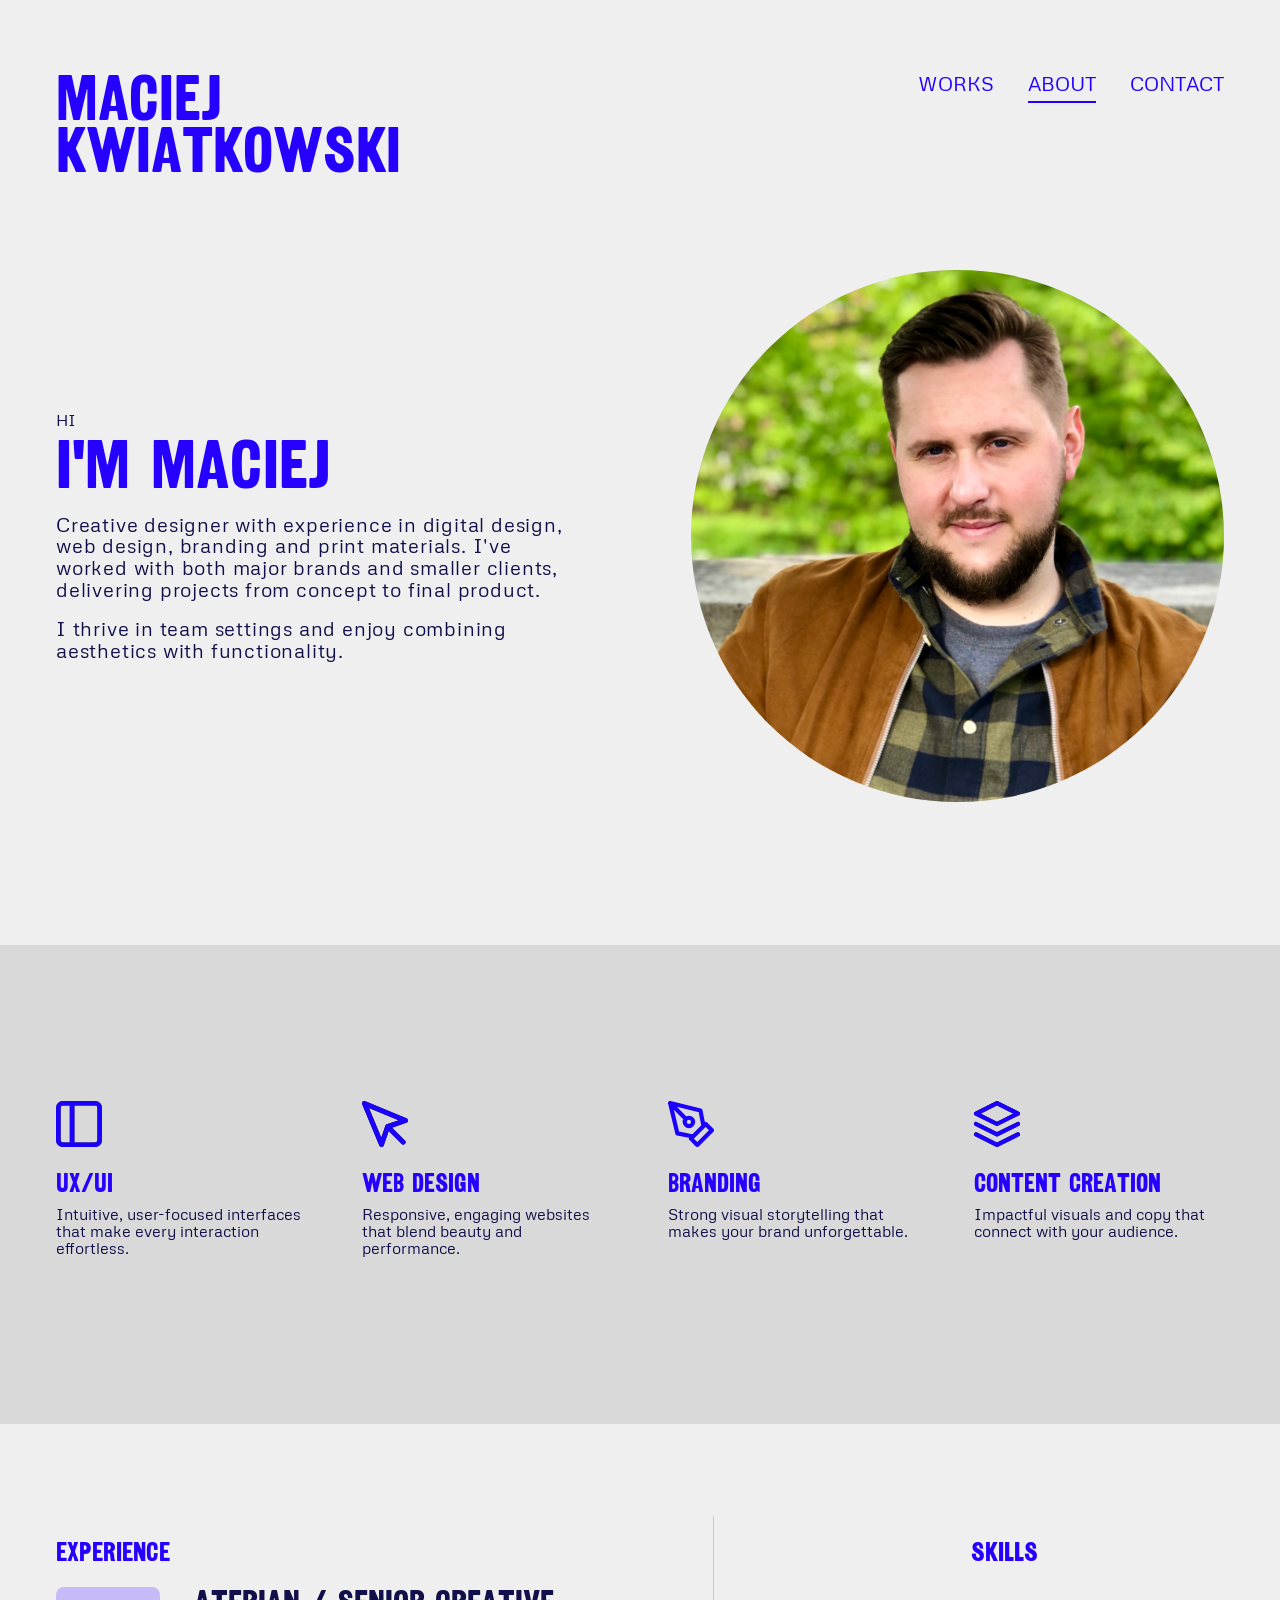
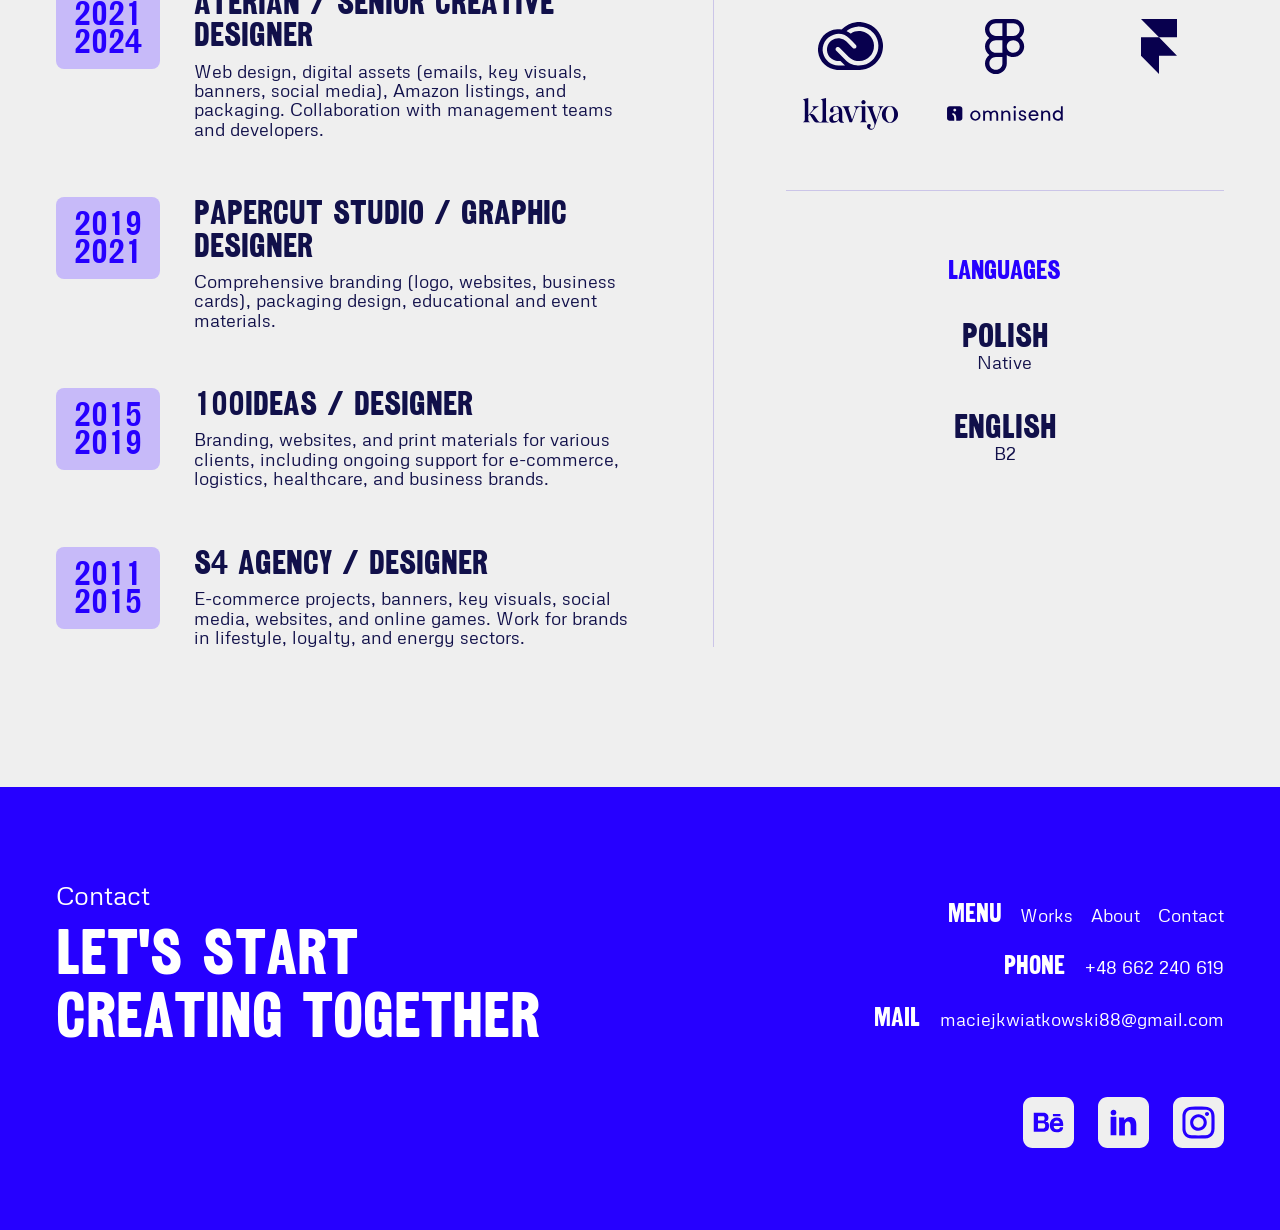
==== about.html @ 543103b4 "Add files via upload" ====
<!doctype html>
<html lang="en">
  <head>
    <meta charset="utf-8">
    <meta name="viewport" content="width=device-width, initial-scale=1">
    <title>About - Maciej Kwiatkowski</title>
    <meta name="description" content="Bio, experience, skills and languages of designer Maciej Kwiatkowski.">
    <link rel="stylesheet" href="styles.css">
  </head>
  <body data-page="about">
    <header class="site-header wrap">
      <a class="logo" href="index.html">Maciej<br>Kwiatkowski</a>
      <nav class="nav" aria-label="Main navigation">
        <a href="works.html" data-nav="works">Works</a>
        <a href="about.html" data-nav="about">About</a>
        <a href="#contact">Contact</a>
      </nav>
    </header>

    <main>
      <section class="about-hero wrap reveal">
        <div>
          <p class="eyebrow">HI</p>
          <h1 class="title">I'm Maciej</h1>
          <p class="copy">Creative designer with experience in digital design, web design, branding and print materials. I've worked with both major brands and smaller clients, delivering projects from concept to final product.</p>
          <p class="copy">I thrive in team settings and enjoy combining aesthetics with functionality.</p>
        </div>
        <div class="portrait is-round"><img src="assets/images/maciej.jpg" alt="Maciej Kwiatkowski"></div>
      </section>

      <section class="band">
        <div class="services wrap reveal fade-icons">
          <article class="service"><img src="assets/icons/ux.svg" alt=""><h2 class="card-title">UX/UI</h2><p class="small-copy">Intuitive, user-focused interfaces that make every interaction effortless.</p></article>
          <article class="service"><img src="assets/icons/web.svg" alt=""><h2 class="card-title">Web Design</h2><p class="small-copy">Responsive, engaging websites that blend beauty and performance.</p></article>
          <article class="service"><img src="assets/icons/branding.svg" alt=""><h2 class="card-title">Branding</h2><p class="small-copy">Strong visual storytelling that makes your brand unforgettable.</p></article>
          <article class="service"><img src="assets/icons/content.svg" alt=""><h2 class="card-title">Content Creation</h2><p class="small-copy">Impactful visuals and copy that connect with your audience.</p></article>
        </div>
      </section>

      <section class="resume wrap reveal">
        <div>
          <h2 class="mini-heading">Experience</h2>
          <div class="timeline">
            <article class="job"><div class="years">2021<br>2024</div><div><h3 class="job-title">Aterian / Senior Creative Designer</h3><p>Web design, digital assets (emails, key visuals, banners, social media), Amazon listings, and packaging. Collaboration with management teams and developers.</p></div></article>
            <article class="job"><div class="years">2019<br>2021</div><div><h3 class="job-title">Papercut Studio / Graphic Designer</h3><p>Comprehensive branding (logo, websites, business cards), packaging design, educational and event materials.</p></div></article>
            <article class="job"><div class="years">2015<br>2019</div><div><h3 class="job-title">100Ideas / Designer</h3><p>Branding, websites, and print materials for various clients, including ongoing support for e-commerce, logistics, healthcare, and business brands.</p></div></article>
            <article class="job"><div class="years">2011<br>2015</div><div><h3 class="job-title">S4 Agency / Designer</h3><p>E-commerce projects, banners, key visuals, social media, websites, and online games. Work for brands in lifestyle, loyalty, and energy sectors.</p></div></article>
          </div>
        </div>
        <div class="rule" aria-hidden="true"></div>
        <aside class="side-panel">
          <h2 class="mini-heading">Skills</h2>
          <div class="tool-icons fade-icons">
            <img src="assets/icons/adobe.svg" alt="Adobe">
            <img src="assets/icons/figma.svg" alt="Figma">
            <img src="assets/icons/framer.svg" alt="Framer">
            <img src="assets/icons/klaviyo.svg" alt="Klaviyo">
            <img src="assets/icons/omnisend.svg" alt="Omnisend">
          </div>
          <div class="thin-line"></div>
          <h2 class="mini-heading">Languages</h2>
          <p class="language"><strong>Polish</strong>Native</p>
          <p class="language"><strong>English</strong>B2</p>
        </aside>
      </section>
    </main>

    <footer class="site-footer" id="contact">
      <div class="footer-grid wrap">
        <div><p class="footer-kicker">Contact</p><h2 class="footer-title">Let's start<br>creating together</h2></div>
        <div class="footer-info">
          <div class="footer-nav"><strong>Menu</strong><a href="works.html">Works</a><a href="about.html">About</a><a href="#contact">Contact</a></div>
          <div class="info-row"><strong>Phone</strong><span>+48 662 240 619</span></div>
          <div class="info-row"><strong>Mail</strong><span>maciejkwiatkowski88@gmail.com</span></div>
          <div class="socials"><a href="https://www.behance.net/maciekkwia7984" target="_blank" rel="noopener"><img src="assets/icons/be.svg" alt="Behance"></a><a href="https://www.linkedin.com/in/maciej-kwiatkowski-a457972b5/" target="_blank" rel="noopener"><img src="assets/icons/in.svg" alt="LinkedIn"></a><a href="https://www.instagram.com/rysunkowykoles/" target="_blank" rel="noopener"><img src="assets/icons/ig.svg" alt="Instagram"></a></div>
        </div>
      </div>
    </footer>
    <script src="script.js"></script>
  </body>
</html>
---- styles.css ----
@font-face {
  font-family: "Railroad";
  src: url("assets/fonts/RailroadGothicCC.ttf") format("truetype");
  font-display: swap;
}

@font-face {
  font-family: "Metrophobic";
  src: url("assets/fonts/Metrophobic-Regular.ttf") format("truetype");
  font-display: swap;
}

:root {
  --blue: #2600ff;
  --ink: #11104a;
  --muted: #57508a;
  --paper: #efefef;
  --panel: #d9d9d9;
  --lavender: #c7baf9;
  --white: #ffffff;
  --radius: 28px;
  --wrap: 1280px;
}

* {
  box-sizing: border-box;
}

html {
  scroll-behavior: smooth;
}

body {
  margin: 0;
  background: var(--paper);
  color: var(--ink);
  font-family: "Metrophobic", Arial, sans-serif;
  font-size: 18px;
  line-height: 1.15;
}

img {
  display: block;
  max-width: 100%;
}

a {
  color: inherit;
  text-decoration: none;
}

.wrap {
  width: min(calc(100% - 112px), var(--wrap));
  margin: 0 auto;
}

.site-header {
  display: flex;
  align-items: flex-start;
  justify-content: space-between;
  gap: 32px;
  padding: 72px 0 34px;
}

.logo {
  color: var(--blue);
  font-family: "Railroad", Impact, sans-serif;
  font-size: clamp(44px, 5vw, 68px);
  line-height: .82;
  text-transform: uppercase;
}

.nav {
  display: flex;
  gap: 34px;
  align-items: center;
  color: var(--blue);
  font-size: 20px;
  text-transform: uppercase;
}

.nav a {
  position: relative;
}

.nav a::after {
  content: "";
  position: absolute;
  left: 0;
  right: 0;
  bottom: -8px;
  height: 2px;
  background: currentColor;
  transform: scaleX(0);
  transform-origin: left;
  transition: transform .2s ease;
}

.nav a:hover::after,
.nav a[aria-current="page"]::after {
  transform: scaleX(1);
}

.hero {
  display: grid;
  grid-template-columns: minmax(280px, 410px) minmax(360px, 520px) minmax(140px, 190px);
  gap: clamp(36px, 5vw, 84px);
  align-items: center;
  min-height: 590px;
}

.eyebrow {
  color: var(--ink);
  font-size: 16px;
  margin: 0 0 6px;
}

.title {
  margin: 0;
  color: var(--blue);
  font-family: "Railroad", Impact, sans-serif;
  font-size: clamp(42px, 5.4vw, 78px);
  line-height: .88;
  text-transform: uppercase;
}

.copy {
  color: var(--ink);
  font-size: clamp(18px, 1.7vw, 24px);
  line-height: 1.08;
  letter-spacing: .04em;
  margin: 18px 0 0;
}

.hero-home .copy,
.about-hero .copy {
  font-size: 20px;
}

.button {
  display: inline-flex;
  align-items: center;
  justify-content: center;
  min-width: 148px;
  min-height: 42px;
  padding: 8px 26px;
  border: 3px solid var(--blue);
  border-radius: 999px;
  color: var(--blue);
  background: transparent;
  font-family: "Railroad", Impact, sans-serif;
  font-size: 20px;
  line-height: 1;
  text-transform: uppercase;
  transition: background .18s ease, color .18s ease, box-shadow .18s ease;
}

.button:hover {
  background: var(--blue);
  color: var(--white);
  box-shadow: 0 0 0 3px rgba(38, 0, 255, .12);
}

.hero .button {
  margin-top: 42px;
}

.portrait {
  aspect-ratio: 1 / 1.35;
  border-radius: 0 0 50% 50% / 0 0 30% 30%;
  overflow: hidden;
}

.portrait.is-round {
  aspect-ratio: 1;
  border-radius: 50%;
}

.portrait img {
  width: 100%;
  height: 100%;
  object-fit: cover;
}

.hero-home {
  align-items: start;
}

.hero-home .portrait {
  width: min(44vw, 600px);
  height: 690px;
  align-self: start;
  margin-top: -128px;
}

.hero-home .portrait img {
  object-position: center top;
}

.hero-home .portrait img {
  filter: none;
}

.skills-stack {
  justify-self: end;
  color: var(--blue);
  text-align: center;
}

.mini-heading,
.section-title,
.card-title,
.job-title,
.project-title,
.project-heading {
  color: var(--blue);
  font-family: "Railroad", Impact, sans-serif;
  line-height: .95;
  text-transform: uppercase;
}

.skills-stack .mini-heading {
  font-size: 24px;
  margin-bottom: 26px;
}

.tool-icons {
  display: grid;
  gap: 24px;
  justify-items: center;
}

.tool-icons img {
  max-height: 55px;
  max-width: 116px;
}

.services {
  display: grid;
  grid-template-columns: repeat(4, 1fr);
  gap: 56px;
  padding: 60px 0 72px;
}

.service img {
  height: 46px;
  width: 46px;
  margin-bottom: 24px;
}

.card-title {
  margin: 0 0 10px;
  font-size: 26px;
}

.small-copy {
  margin: 0;
  color: var(--ink);
  font-size: 16px;
  line-height: 1.06;
}

.band {
  background: var(--panel);
  margin-top: 84px;
  padding: 96px 0;
}

.section-title {
  margin: 0 0 48px;
  text-align: center;
  font-size: clamp(44px, 5vw, 68px);
}

.project-grid {
  display: grid;
  grid-template-columns: repeat(2, 1fr);
  gap: 36px;
}

.project-card.featured,
.project-card.wide {
  grid-column: 1 / -1;
}

.project-card {
  display: grid;
  gap: 18px;
}

.project-media {
  display: block;
  overflow: hidden;
  border-radius: var(--radius);
  background: #d7d7d7;
}

.project-media img {
  width: 100%;
  aspect-ratio: 1.74 / 1;
  object-fit: cover;
  transition: transform .35s ease;
}

.project-card:hover .project-media img {
  transform: scale(1.025);
}

.project-meta {
  display: grid;
  grid-template-columns: 1fr auto;
  gap: 20px;
  align-items: end;
}

.project-kicker {
  margin: 0 0 6px;
  color: var(--muted);
  font-size: 14px;
}

.project-title {
  margin: 0;
  font-size: clamp(30px, 3.2vw, 46px);
}

.manifesto {
  padding: 100px 0 150px;
  text-align: center;
}

.manifesto p {
  margin: 0 0 16px;
  font-size: clamp(22px, 2vw, 32px);
}

.manifesto h2 {
  max-width: 960px;
  margin: 0 auto;
  color: var(--blue);
  font-family: "Railroad", Impact, sans-serif;
  font-size: clamp(46px, 5.6vw, 82px);
  line-height: .95;
  text-transform: uppercase;
}

.site-footer {
  background: var(--blue);
  color: var(--white);
  padding: 94px 0 82px;
}

.footer-grid {
  display: grid;
  grid-template-columns: 1.2fr 1fr;
  gap: 48px;
  align-items: start;
}

.footer-kicker {
  margin: 0 0 10px;
  font-size: 26px;
}

.footer-title {
  margin: 0;
  font-family: "Railroad", Impact, sans-serif;
  font-size: clamp(46px, 5vw, 74px);
  line-height: .98;
  text-transform: uppercase;
}

.footer-info {
  display: grid;
  gap: 22px;
  justify-content: end;
  text-align: right;
  padding-top: 18px;
}

.info-row {
  display: flex;
  justify-content: flex-end;
  gap: 20px;
  align-items: baseline;
}

.info-row strong {
  font-family: "Railroad", Impact, sans-serif;
  font-size: 26px;
  text-transform: uppercase;
}

.footer-nav {
  display: flex;
  gap: 18px;
  justify-content: flex-end;
  align-items: baseline;
}

.footer-nav strong {
  font-family: "Railroad", Impact, sans-serif;
  font-size: 26px;
}

.footer-nav a {
  position: relative;
  padding-left: 0;
}

.footer-nav a::after {
  content: "";
  position: absolute;
  left: 0;
  right: 0;
  bottom: -7px;
  height: 2px;
  background: currentColor;
  transform: scaleX(0);
  transform-origin: left;
  transition: transform .2s ease;
}

.footer-nav a:hover::after,
.footer-nav a:focus-visible::after {
  transform: scaleX(1);
}

.socials {
  display: flex;
  justify-content: flex-end;
  gap: 24px;
  margin-top: 42px;
}

.socials img {
  width: 51px;
  height: 51px;
  transition: transform .24s ease, filter .24s ease;
}

.socials a:hover img,
.socials a:focus-visible img {
  transform: scale(1.08) rotate(-3deg);
  filter: drop-shadow(0 8px 0 rgba(17, 16, 74, .24));
}

.page-hero {
  padding: 74px 0 42px;
}

.about-hero {
  display: grid;
  grid-template-columns: minmax(420px, 560px) minmax(420px, 620px);
  gap: clamp(56px, 8vw, 130px);
  align-items: center;
  min-height: 650px;
}

.about-hero .copy {
  max-width: 540px;
}

.resume {
  display: grid;
  grid-template-columns: 1.2fr 1px .9fr;
  gap: 72px;
  padding: 92px 0 140px;
}

.rule {
  background: #cbc5e8;
}

.timeline {
  display: grid;
  gap: 58px;
}

.job {
  display: grid;
  grid-template-columns: 104px 1fr;
  gap: 34px;
  align-items: start;
}

.years {
  display: grid;
  place-items: center;
  min-height: 82px;
  border-radius: 8px;
  background: var(--lavender);
  color: var(--blue);
  font-family: "Railroad", Impact, sans-serif;
  font-size: 34px;
  line-height: .82;
}

.job-title {
  margin: 0 0 10px;
  color: var(--ink);
  font-size: 34px;
}

.job p {
  margin: 0;
  font-size: 18px;
  line-height: 1.08;
}

.side-panel {
  text-align: center;
}

.side-panel .tool-icons {
  grid-template-columns: repeat(3, 1fr);
  align-items: center;
  margin: 54px 0 60px;
}

.side-panel .tool-icons img {
  margin: auto;
}

.thin-line {
  height: 1px;
  background: #cbc5e8;
  margin: 0 0 66px;
}

.language {
  margin-top: 38px;
}

.language strong {
  display: block;
  font-family: "Railroad", Impact, sans-serif;
  font-size: 34px;
  line-height: .95;
  text-transform: uppercase;
}

.project-hero {
  padding-top: 54px;
}

.case-cover {
  position: relative;
  overflow: hidden;
  border-radius: var(--radius);
}

.case-cover img {
  width: 100%;
  aspect-ratio: 1.74 / 1;
  object-fit: cover;
}

.case-meta {
  display: flex;
  justify-content: space-between;
  gap: 24px;
  color: var(--blue);
  font-family: "Railroad", Impact, sans-serif;
  font-size: 22px;
  text-transform: uppercase;
  margin-top: 18px;
}

.case-meta small {
  display: block;
  color: var(--muted);
  font-family: "Metrophobic", Arial, sans-serif;
  font-size: 13px;
  text-transform: none;
}

.case-intro {
  max-width: 900px;
  margin: 56px auto 72px;
  text-align: center;
}

.case-intro .project-heading {
  margin: 0 0 24px;
  font-size: clamp(36px, 4.2vw, 58px);
}

.case-intro p {
  margin: 0;
  font-size: 18px;
  line-height: 1.2;
}

.case-section {
  padding: 34px 0;
}

.case-section.center {
  text-align: center;
}

.case-section .project-heading {
  margin: 0 0 24px;
  text-align: center;
  font-size: clamp(36px, 4vw, 54px);
}

.case-images {
  display: grid;
  grid-template-columns: repeat(2, 1fr);
  gap: 28px;
}

.case-images.single {
  grid-template-columns: 1fr;
}

.case-images img,
.image-panel {
  width: 100%;
  border-radius: 18px;
  background: var(--lavender);
}

.process {
  display: flex;
  justify-content: center;
  gap: 18px;
  flex-wrap: wrap;
  margin-top: 28px;
}

.process span {
  padding: 10px 22px;
  background: #dad8e4;
  color: var(--muted);
  font-size: 14px;
}

.key-points {
  display: grid;
  grid-template-columns: repeat(3, 1fr);
  gap: 42px;
  margin: 48px auto;
  max-width: 860px;
  text-align: center;
}

.key-points img {
  height: 52px;
  margin: 0 auto 18px;
  width: auto;
}

.other-projects {
  padding: 72px 0 96px;
}

.other-projects .project-grid {
  grid-template-columns: repeat(3, 1fr);
}

.other-projects .button {
  margin: 36px auto 0;
}

.center-button {
  display: flex;
  justify-content: center;
}

.reveal {
  opacity: 0;
  transform: translateY(18px);
  transition: opacity .45s ease, transform .45s ease;
}

.reveal.is-visible {
  opacity: 1;
  transform: translateY(0);
}

.project-image-reveal {
  opacity: 0;
  transform: translateY(34px);
  transition: opacity .8s ease, transform .8s ease;
  transition-delay: .3s;
}

.project-image-reveal.is-visible {
  opacity: 1;
  transform: translateY(0);
}

.stagger > * {
  opacity: 0;
  transform: translateY(28px);
  transition: opacity .62s ease, transform .62s ease;
}

.stagger.is-visible > * {
  opacity: 1;
  transform: translateY(0);
}

.stagger.is-visible > *:nth-child(2) {
  transition-delay: .22s;
}

.stagger.is-visible > *:nth-child(3) {
  transition-delay: .44s;
}

.stagger.is-visible > *:nth-child(4) {
  transition-delay: .66s;
}

.fade-icons > * {
  opacity: 0;
  transform: scale(.94);
  transition: opacity .5s ease, transform .5s ease;
}

.fade-icons.is-visible > * {
  opacity: 1;
  transform: scale(1);
}

.fade-icons.is-visible > *:nth-child(2) {
  transition-delay: .2s;
}

.fade-icons.is-visible > *:nth-child(3) {
  transition-delay: .4s;
}

.fade-icons.is-visible > *:nth-child(4) {
  transition-delay: .6s;
}

.fade-icons.is-visible > *:nth-child(5) {
  transition-delay: .8s;
}

.side-panel .tool-icons img:hover {
  transform: scale(1.08);
  filter: drop-shadow(0 8px 0 rgba(38, 0, 255, .14));
}

@media (min-width: 981px) {
  body[data-page="home"] .site-header {
    position: absolute;
    z-index: 3;
    top: 74px;
    left: 50%;
    transform: translateX(-50%);
    padding: 0;
  }

  body[data-page="home"] .nav {
    padding-top: 31px;
  }

  .hero-home {
    min-height: 780px;
    grid-template-columns: 330px 418px 180px;
    justify-content: space-between;
    gap: 42px;
    align-items: start;
  }

  .hero-home > div:first-child {
    padding-top: 282px;
  }

  .hero-home .copy {
    max-width: 315px;
  }

  .hero-home .portrait {
    width: 418px;
    height: 720px;
    border-radius: 0 0 209px 209px / 0 0 209px 209px;
    margin-top: 0;
  }

  .hero-home .skills-stack {
    padding-top: 342px;
    justify-self: center;
  }
}

@media (max-width: 980px) {
  .wrap {
    width: min(calc(100% - 48px), var(--wrap));
  }

  .site-header {
    align-items: flex-start;
    padding-top: 42px;
  }

  .nav {
    gap: 18px;
    font-size: 16px;
  }

  .hero,
  .about-hero {
    grid-template-columns: 1fr;
    min-height: 0;
  }

  .hero {
    gap: 36px;
    padding: 22px 0 36px;
  }

  .hero .portrait {
    width: min(100%, 430px);
    margin: 0 auto;
  }

  .hero-home .portrait {
    height: auto;
    aspect-ratio: 1 / 1.35;
    border-radius: 0 0 50% 50% / 0 0 37% 37%;
    margin-top: 0;
  }

  .skills-stack {
    justify-self: stretch;
    text-align: left;
  }

  .tool-icons {
    display: flex;
    flex-wrap: wrap;
    justify-content: flex-start;
    gap: 26px;
  }

  .services,
  .project-grid,
  .case-images,
  .resume,
  .footer-grid,
  .other-projects .project-grid {
    grid-template-columns: 1fr;
  }

  .services {
    gap: 32px;
  }

  .rule {
    display: none;
  }

  .footer-info,
  .footer-nav,
  .socials {
    justify-content: flex-start;
    text-align: left;
  }

  .info-row {
    justify-content: flex-start;
  }

  .key-points {
    grid-template-columns: 1fr;
  }
}

@media (max-width: 620px) {
  body {
    font-size: 16px;
  }

  .wrap {
    width: min(calc(100% - 30px), var(--wrap));
  }

  .site-header {
    gap: 22px;
    flex-direction: column;
    padding: 34px 0 20px;
  }

  .logo {
    font-size: 42px;
  }

  .nav {
    width: 100%;
    justify-content: space-between;
  }

  .copy {
    font-size: 18px;
  }

  .project-meta {
    grid-template-columns: 1fr;
  }

  .button {
    width: fit-content;
  }

  .manifesto {
    padding: 70px 0 92px;
  }

  .band {
    margin-top: 50px;
    padding: 64px 0;
  }

  .footer-grid,
  .resume {
    gap: 38px;
  }

  .site-footer {
    padding: 68px 0;
  }

  .info-row {
    display: grid;
    gap: 6px;
  }

  .job {
    grid-template-columns: 86px 1fr;
    gap: 20px;
  }

  .years {
    min-height: 74px;
    font-size: 28px;
  }

  .job-title {
    font-size: 26px;
  }

  .case-meta {
    display: grid;
  }
}
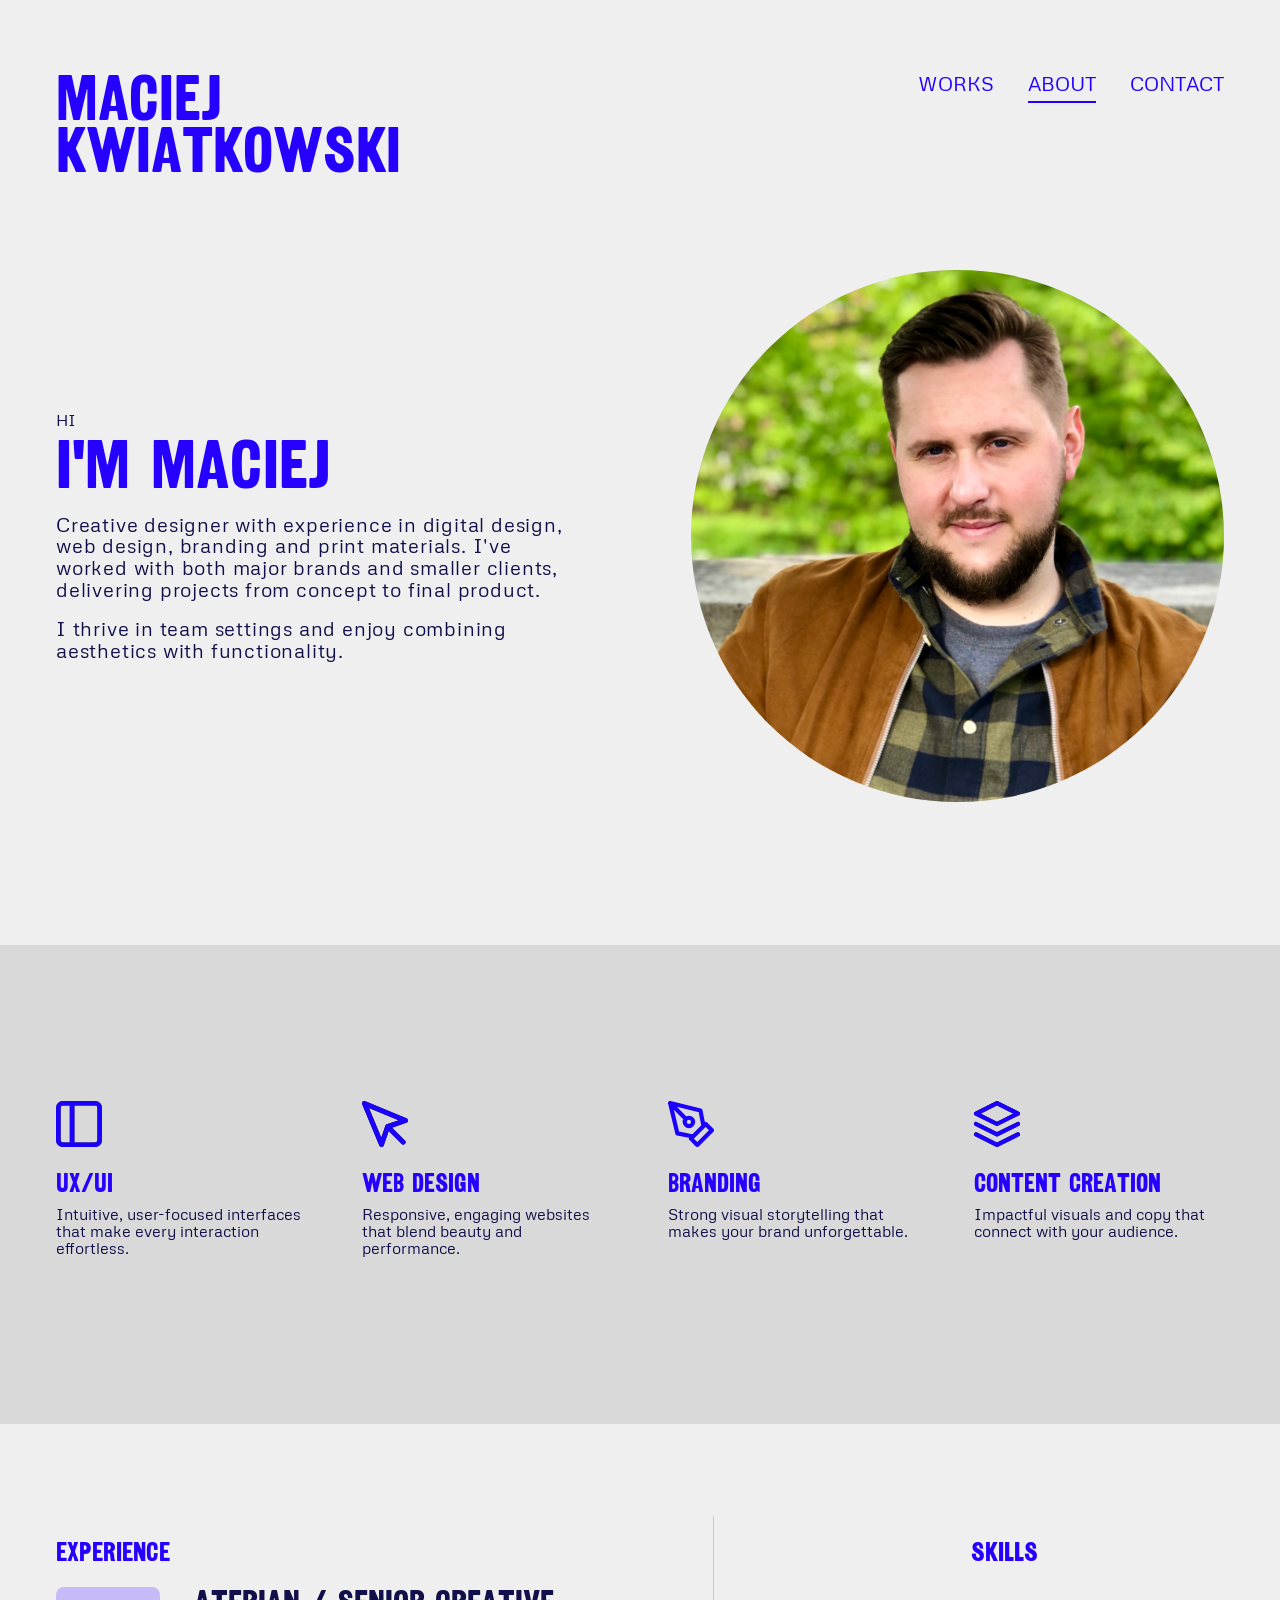
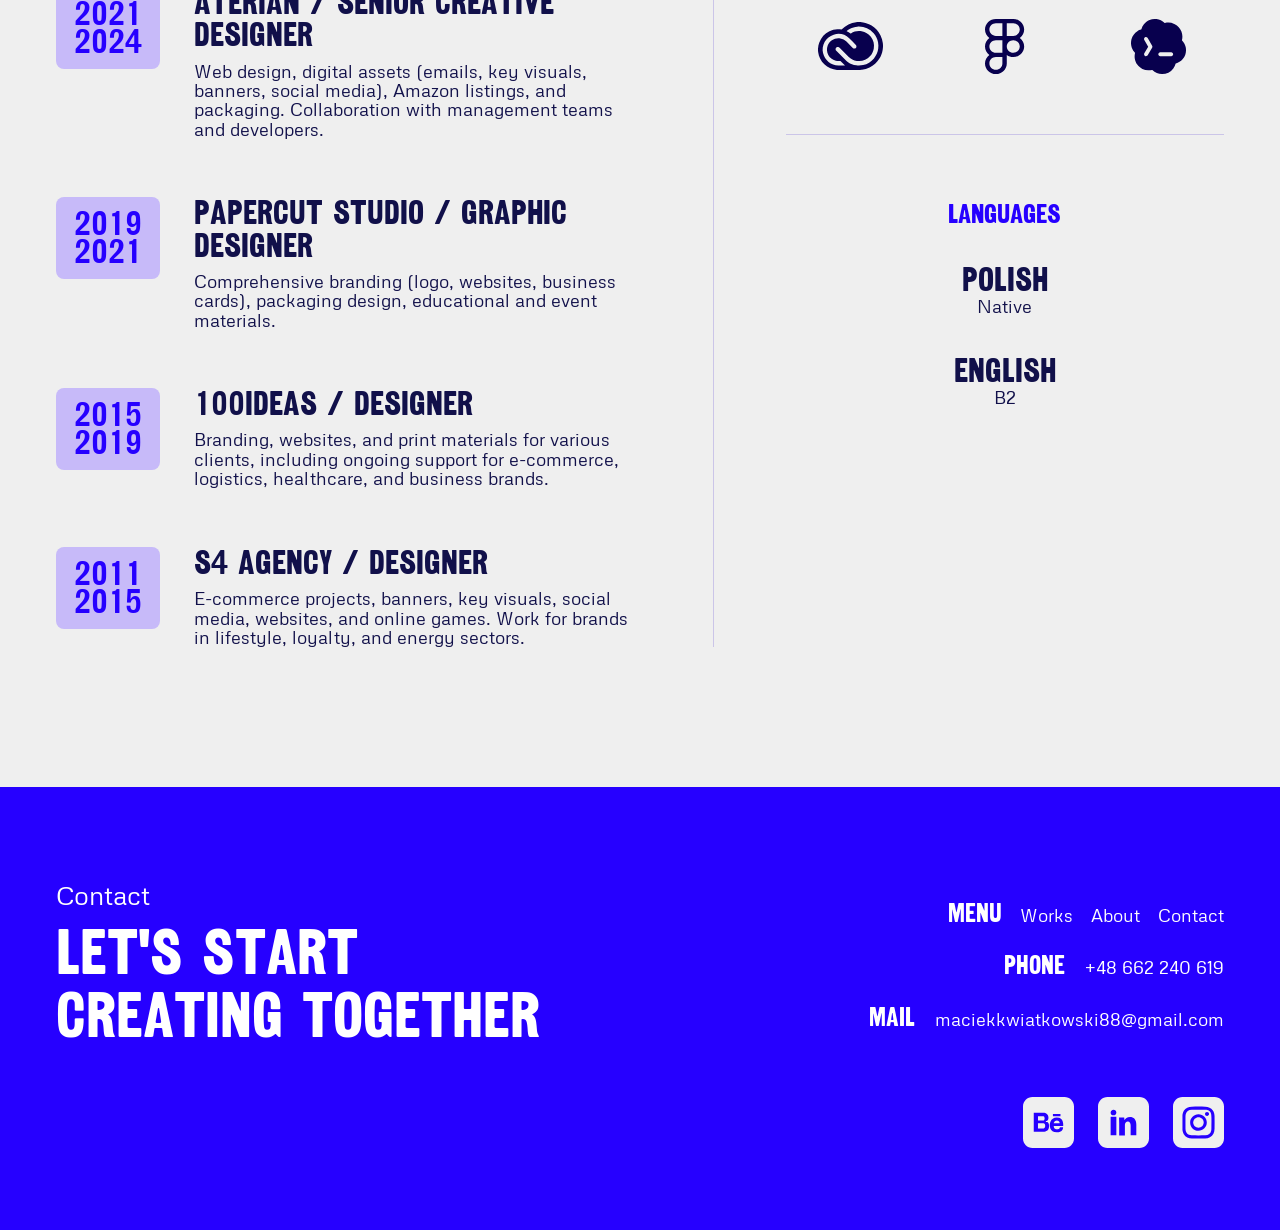
==== commit 088565c4: "Update portfolio website" ====
--- a/about.html
+++ b/about.html
@@ -53,9 +53,7 @@
           <div class="tool-icons fade-icons">
             <img src="assets/icons/adobe.svg" alt="Adobe">
             <img src="assets/icons/figma.svg" alt="Figma">
-            <img src="assets/icons/framer.svg" alt="Framer">
-            <img src="assets/icons/klaviyo.svg" alt="Klaviyo">
-            <img src="assets/icons/omnisend.svg" alt="Omnisend">
+            <img src="assets/icons/codex.svg" alt="Codex">
           </div>
           <div class="thin-line"></div>
           <h2 class="mini-heading">Languages</h2>
@@ -70,8 +68,8 @@
         <div><p class="footer-kicker">Contact</p><h2 class="footer-title">Let's start<br>creating together</h2></div>
         <div class="footer-info">
           <div class="footer-nav"><strong>Menu</strong><a href="works.html">Works</a><a href="about.html">About</a><a href="#contact">Contact</a></div>
-          <div class="info-row"><strong>Phone</strong><span>+48 662 240 619</span></div>
-          <div class="info-row"><strong>Mail</strong><span>maciejkwiatkowski88@gmail.com</span></div>
+          <div class="info-row"><strong>Phone</strong><span>+48&nbsp;662&nbsp;240&nbsp;619</span></div>
+          <div class="info-row"><strong>Mail</strong><span>maciekkwiatkowski88@gmail.com</span></div>
           <div class="socials"><a href="https://www.behance.net/maciekkwia7984" target="_blank" rel="noopener"><img src="assets/icons/be.svg" alt="Behance"></a><a href="https://www.linkedin.com/in/maciej-kwiatkowski-a457972b5/" target="_blank" rel="noopener"><img src="assets/icons/in.svg" alt="LinkedIn"></a><a href="https://www.instagram.com/rysunkowykoles/" target="_blank" rel="noopener"><img src="assets/icons/ig.svg" alt="Instagram"></a></div>
         </div>
       </div>
--- a/styles.css
+++ b/styles.css
@@ -152,13 +152,12 @@
   font-size: 20px;
   line-height: 1;
   text-transform: uppercase;
-  transition: background .18s ease, color .18s ease, box-shadow .18s ease;
+  transition: background .18s ease-in-out, color .18s ease-in-out;
 }
 
 .button:hover {
   background: var(--blue);
   color: var(--white);
-  box-shadow: 0 0 0 3px rgba(38, 0, 255, .12);
 }
 
 .hero .button {
@@ -299,11 +298,11 @@
   width: 100%;
   aspect-ratio: 1.74 / 1;
   object-fit: cover;
-  transition: transform .35s ease;
+  transition: transform .55s ease-in-out;
 }
 
 .project-card:hover .project-media img {
-  transform: scale(1.025);
+  transform: scale(1.085);
 }
 
 .project-meta {
@@ -383,6 +382,10 @@
   justify-content: flex-end;
   gap: 20px;
   align-items: baseline;
+}
+
+.info-row span {
+  white-space: nowrap;
 }
 
 .info-row strong {
@@ -436,13 +439,12 @@
 .socials img {
   width: 51px;
   height: 51px;
-  transition: transform .24s ease, filter .24s ease;
+  transition: transform .22s ease-in-out;
 }
 
 .socials a:hover img,
 .socials a:focus-visible img {
-  transform: scale(1.08) rotate(-3deg);
-  filter: drop-shadow(0 8px 0 rgba(17, 16, 74, .24));
+  transform: scale(1.1);
 }
 
 .page-hero {
@@ -556,9 +558,14 @@
   object-fit: cover;
 }
 
+.case-cover-with-meta img {
+  display: block;
+}
+
 .case-meta {
   display: flex;
   justify-content: space-between;
+  align-items: flex-end;
   gap: 24px;
   color: var(--blue);
   font-family: "Railroad", Impact, sans-serif;
@@ -567,6 +574,30 @@
   margin-top: 18px;
 }
 
+.case-meta > div:last-child {
+  margin-left: auto;
+  text-align: right;
+}
+
+.case-meta-overlay {
+  position: absolute;
+  left: 80px;
+  right: 80px;
+  bottom: 60px;
+  margin-top: 0;
+  z-index: 2;
+}
+
+.healing-cover .case-meta-overlay,
+.healing-cover .case-meta-overlay small {
+  color: #fff;
+}
+
+.case-cover-light-meta .case-meta-overlay,
+.case-cover-light-meta .case-meta-overlay small {
+  color: #fff;
+}
+
 .case-meta small {
   display: block;
   color: var(--muted);
@@ -577,7 +608,7 @@
 
 .case-intro {
   max-width: 900px;
-  margin: 56px auto 72px;
+  margin: 64px auto 88px;
   text-align: center;
 }
 
@@ -593,15 +624,29 @@
 }
 
 .case-section {
-  padding: 34px 0;
+  padding: 54px 0;
 }
 
 .case-section.center {
   text-align: center;
 }
 
+.case-section.center p {
+  max-width: 900px;
+  margin: 0 auto 18px;
+}
+
+.case-section.center .case-images {
+  margin-top: 58px;
+}
+
+.case-note {
+  margin: -8px 0 30px;
+  text-align: center;
+}
+
 .case-section .project-heading {
-  margin: 0 0 24px;
+  margin: 0 0 30px;
   text-align: center;
   font-size: clamp(36px, 4vw, 54px);
 }
@@ -621,6 +666,11 @@
   width: 100%;
   border-radius: 18px;
   background: var(--lavender);
+}
+
+.case-images-equal img {
+  height: clamp(300px, 30vw, 460px);
+  object-fit: cover;
 }
 
 .process {
@@ -632,10 +682,26 @@
 }
 
 .process span {
+  position: relative;
   padding: 10px 22px;
   background: #dad8e4;
   color: var(--muted);
   font-size: 14px;
+}
+
+.process span:not(:last-child) {
+  margin-right: 35px;
+}
+
+.process span:not(:last-child)::after {
+  content: "";
+  position: absolute;
+  left: calc(100% + 18px);
+  top: 50%;
+  transform: translateY(-50%);
+  width: 17px;
+  height: 15px;
+  background: url("assets/icons/arrow-1.svg") center / contain no-repeat;
 }
 
 .key-points {
@@ -647,18 +713,60 @@
   text-align: center;
 }
 
+.key-points-four {
+  grid-template-columns: repeat(4, 1fr);
+  max-width: 980px;
+}
+
 .key-points img {
   height: 52px;
   margin: 0 auto 18px;
   width: auto;
 }
 
+.case-checklist {
+  display: grid;
+  gap: 12px;
+  justify-items: center;
+  margin: 0 auto 54px;
+  padding: 0;
+  list-style: none;
+}
+
+.case-checklist li {
+  min-width: min(100%, 520px);
+  padding: 8px 18px;
+  background: #dedee1;
+  color: var(--muted);
+  font-size: 14px;
+  line-height: 1.2;
+}
+
+.case-checklist li::before {
+  content: "✓ ";
+  color: var(--muted);
+  font-weight: 700;
+}
+
 .other-projects {
   padding: 72px 0 96px;
 }
 
 .other-projects .project-grid {
   grid-template-columns: repeat(3, 1fr);
+}
+
+.other-projects .project-card {
+  text-align: center;
+}
+
+.other-projects .project-card > div {
+  display: grid;
+  justify-items: center;
+}
+
+.other-projects .project-media img {
+  aspect-ratio: 403 / 271;
 }
 
 .other-projects .button {
@@ -741,11 +849,6 @@
 
 .fade-icons.is-visible > *:nth-child(5) {
   transition-delay: .8s;
-}
-
-.side-panel .tool-icons img:hover {
-  transform: scale(1.08);
-  filter: drop-shadow(0 8px 0 rgba(38, 0, 255, .14));
 }
 
 @media (min-width: 981px) {
@@ -947,7 +1050,17 @@
     font-size: 26px;
   }
 
-  .case-meta {
+  .case-meta:not(.case-meta-overlay) {
     display: grid;
   }
-}
+
+  .case-meta-overlay {
+    left: 24px;
+    right: 24px;
+    bottom: 28px;
+  }
+
+  .case-images-equal img {
+    height: auto;
+  }
+}
